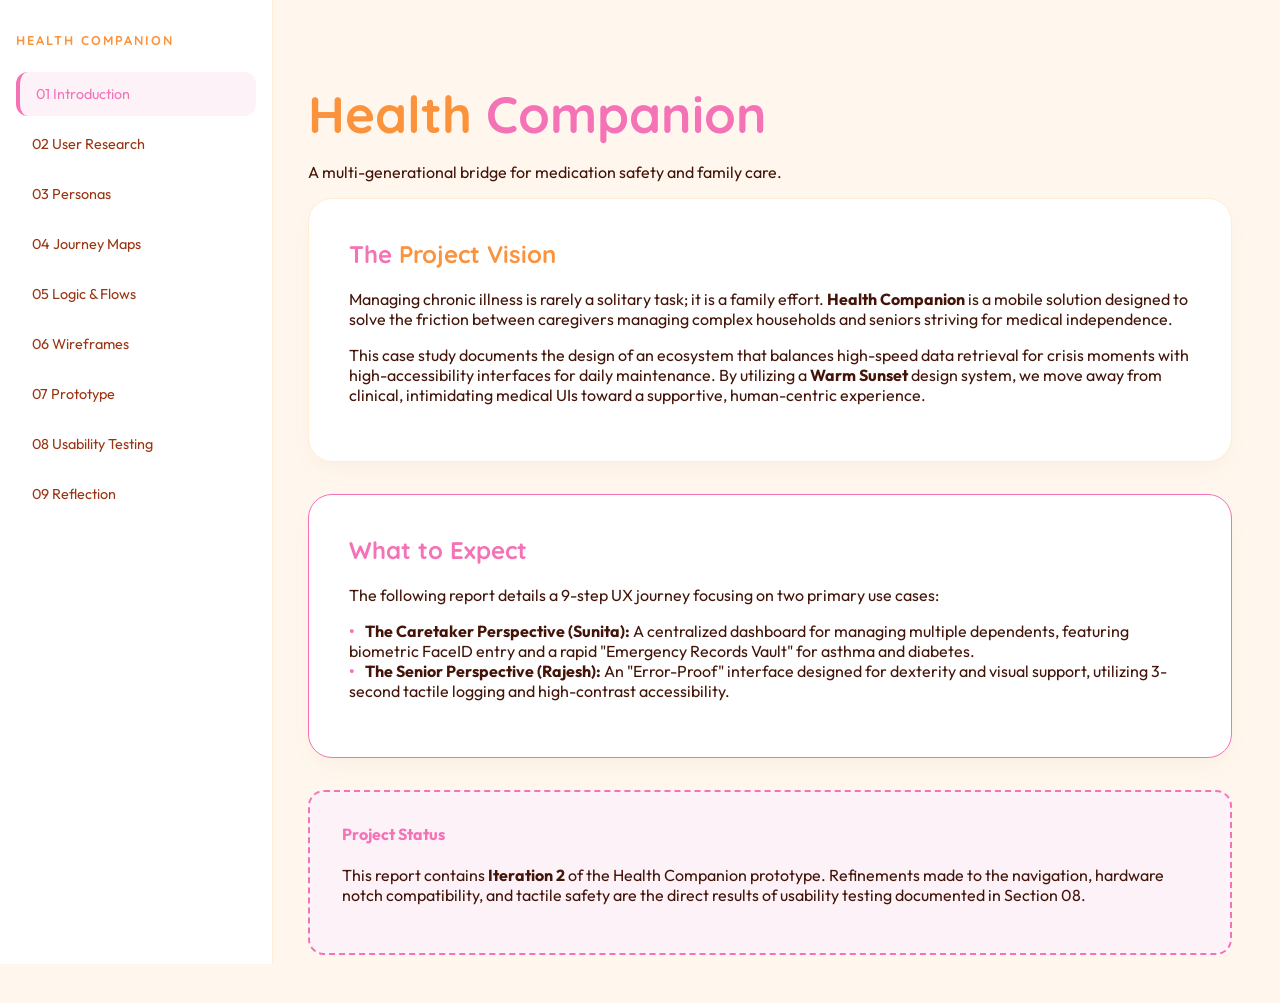
==== index.html @ 140f581b "final done" ====
<!DOCTYPE html>
<html lang="en">
<head>
    <meta charset="UTF-8">
    <title>Introduction - Health Companion</title>
    <link rel="stylesheet" href="style.css">
</head>
<body>
    <nav>
        <h2>Health Companion</h2>
        <a href="index.html" class="active">01 Introduction</a>
        <a href="research.html">02 User Research</a>
        <a href="personas.html">03 Personas</a>
        <a href="journey.html">04 Journey Maps</a>
        <a href="flow.html">05 Logic & Flows</a>
        <a href="design.html">06 Wireframes</a>
        <a href="prototype.html">07 Prototype</a>
        <a href="testing.html">08 Usability Testing</a>
        <a href="reflection.html">09 Reflection</a>
    </nav>

    <main>
        <header>
            <h1>Health <span style="color:var(--accent-pink)">Companion</span></h1>
            <p class="subtitle">A multi-generational bridge for medication safety and family care.</p>
        </header>

        <section class="card">
            <h2>The <span style="color:var(--accent-orange)">Project Vision</span></h2>
            <p>Managing chronic illness is rarely a solitary task; it is a family effort. <strong>Health Companion</strong> is a mobile solution designed to solve the friction between caregivers managing complex households and seniors striving for medical independence.</p>
            
            <p>This case study documents the design of an ecosystem that balances high-speed data retrieval for crisis moments with high-accessibility interfaces for daily maintenance. By utilizing a <strong>Warm Sunset</strong> design system, we move away from clinical, intimidating medical UIs toward a supportive, human-centric experience.</p>
        </section>

        <section class="card journey-container" style="border-color: var(--accent-pink);">
            <h2>What to <span style="color:var(--accent-pink)">Expect</span></h2>
            <div class="info-block">
                <p>The following report details a 9-step UX journey focusing on two primary use cases:</p>
                <ul>
                    <li><strong>The Caretaker Perspective (Sunita):</strong> A centralized dashboard for managing multiple dependents, featuring biometric FaceID entry and a rapid "Emergency Records Vault" for asthma and diabetes.</li>
                    <li><strong>The Senior Perspective (Rajesh):</strong> An "Error-Proof" interface designed for dexterity and visual support, utilizing 3-second tactile logging and high-contrast accessibility.</li>
                </ul>
            </div>
        </section>

        

        <div class="needs-box" style="background: var(--pastel-pink); border-color: var(--accent-pink);">
            <h4 style="color: var(--accent-pink);">Project Status</h4>
            <p>This report contains <strong>Iteration 2</strong> of the Health Companion prototype. Refinements made to the navigation, hardware notch compatibility, and tactile safety are the direct results of usability testing documented in Section 08.</p>
        </div>
    </main>
</body>
</html>
---- style.css ----
@import url('https://fonts.googleapis.com/css2?family=Quicksand:wght@400;600;700&family=Outfit:wght@300;400;600&display=swap');

:root {
    /* Warm Sunset Pastel Palette */
    --bg-dark: #fff7ed;          /* Very Light Peach/Shell */
    --card-bg: #ffffff;          /* Pure White */
    --accent-orange: #fb923c;    /* Warm Pastel Orange */
    --accent-pink: #f472b6;      /* Soft Rose Pink */
    --text-main: #431407;        /* Deep Cocoa for Readability */
    --text-dim: #9a3412;         /* Muted Terracotta */
    
    /* Persona Specific Pastels */
    --pastel-pink: #fdf2f8;      /* Soft Pink Background */
    --pastel-orange: #fff7ed;    /* Soft Orange Background */
    --border-soft: #ffedd5;      /* Light Apricot Border */
}

body {
    background-color: var(--bg-dark);
    color: var(--text-main);
    font-family: 'Outfit', sans-serif;
    margin: 0;
    display: flex;
}

/* Fixed Navigation Sidebar */
nav {
    width: 240px;
    height: 100vh;
    background: #ffffff;
    position: fixed;
    border-right: 1px solid var(--border-soft);
    padding: 2rem 1rem;
}

nav h2 { 
    font-family: 'Quicksand', sans-serif;
    font-size: 0.8rem; 
    text-transform: uppercase; 
    color: var(--accent-orange); 
    letter-spacing: 2px;
    margin-bottom: 1.5rem;
}

nav a {
    display: block;
    padding: 0.8rem 1rem;
    color: var(--text-dim);
    text-decoration: none;
    border-radius: 12px;
    margin-bottom: 0.4rem;
    transition: 0.3s;
    font-size: 0.9rem;
}

nav a:hover, nav a.active {
    background: var(--pastel-pink);
    color: var(--accent-pink);
    border-left: 4px solid var(--accent-pink);
}

/* Content Area */
main {
    margin-left: 260px;
    padding: 3rem;
    max-width: 1000px;
    width: 100%;
}

.card {
    background: var(--card-bg);
    border: 1px solid var(--border-soft);
    border-radius: 24px;
    padding: 2.5rem;
    margin-bottom: 2rem;
    box-shadow: 0 10px 25px -5px rgba(154, 52, 18, 0.05);
}

h1 { 
    font-family: 'Quicksand', sans-serif;
    font-weight: 700;
    font-size: 3.2rem; 
    margin-bottom: 0.5rem; 
    color: var(--accent-orange);
}

h2 { 
    font-family: 'Quicksand', sans-serif;
    color: var(--accent-pink); 
    margin-top: 0; 
}

/* Table container styling */
.table-container {
    overflow-x: auto;
    margin-top: 1rem;
    border-radius: 16px;
    background: #fffcf9;
    border: 1px solid var(--border-soft);
}

th {
    background: #ffedd5;
    color: var(--accent-orange);
}

td { border-bottom: 1px solid var(--border-soft); }

/* Persona Layout - Fixed Structure */
.persona-layout {
    display: grid;
    grid-template-columns: 280px 1fr;
    gap: 3rem;
    padding: 0;
    overflow: hidden;
    align-items: start;
}

.persona-sidebar {
    background: var(--pastel-orange);
    padding: 2rem;
    height: 100%;
    border-right: 1px solid var(--border-soft);
}

.persona-img {
    width: 100%;
    height: 250px;
    object-fit: cover;
    border-radius: 20px;
    margin-bottom: 2rem;
    border: 4px solid #fff;
    box-shadow: 0 8px 15px rgba(154, 52, 18, 0.1);
}

.persona-stat span {
    color: var(--accent-orange);
    font-weight: 700;
}

.bar {
    background: #ffedd5;
}

.fill {
    background: var(--accent-orange);
}

/* Content Area */
.persona-content { padding: 2rem 2rem 2rem 0; }

.quote-box {
    border-left: 6px solid var(--accent-pink);
    background: #fff1f2;
    padding: 1.5rem;
    border-radius: 0 16px 16px 0;
    font-family: 'Quicksand', sans-serif;
    color: var(--text-main);
}

.quote-box.secondary { 
    border-color: var(--accent-orange); 
    background: #fff7ed;
}

.info-block h4 {
    color: var(--accent-orange);
    font-family: 'Quicksand', sans-serif;
    border-bottom: 2px solid var(--border-soft);
    padding-bottom: 0.5rem;
}

.info-block ul {
    list-style-type: none;
    padding-left: 0;
}

.info-block li::before {
    content: "•";
    color: var(--accent-pink);
    font-weight: bold;
    display: inline-block; 
    width: 1em;
    margin-left: 0;
}

.needs-box {
    background: var(--pastel-pink);
    border: 2px dashed var(--accent-pink);
    color: var(--text-main);
    padding: 2rem;
    border-radius: 16px;
}

.needs-box h4 { 
    color: var(--accent-pink); 
    margin-top: 0;
}

/* Journey Specifics */
.journey-grid {
    display: grid;
    grid-template-columns: repeat(5, 1fr);
    gap: 1rem;
    margin-top: 3rem;
    position: relative;
}

/* The connecting line */
.journey-grid::before {
    content: "";
    position: absolute;
    top: 25px;
    left: 0;
    right: 0;
    height: 2px;
    background: var(--border-soft);
    z-index: 1;
}

.journey-step {
    position: relative;
    z-index: 2;
    text-align: center;
}

.step-num {
    width: 50px;
    height: 50px;
    background: var(--accent-orange);
    color: white;
    border-radius: 50%;
    display: flex;
    align-items: center;
    justify-content: center;
    margin: 0 auto 1rem;
    font-weight: 700;
    font-family: 'Quicksand', sans-serif;
    border: 4px solid var(--card-bg);
}

.step-label {
    text-transform: uppercase;
    font-size: 0.7rem;
    letter-spacing: 2px;
    color: var(--accent-pink);
    font-weight: 700;
    margin-bottom: 0.5rem;
}

.journey-step p {
    font-size: 0.85rem;
    color: var(--text-dim);
    line-height: 1.4;
    padding: 0 10px;
}

/* Emotion Meters */
.emotion-meter {
    margin-top: 1rem;
    display: inline-block;
    padding: 4px 12px;
    border-radius: 20px;
    font-size: 0.75rem;
    font-weight: 600;
}

.emotion-meter.stressed { background: #fee2e2; color: #ef4444; }
.emotion-meter.neutral { background: #fef3c7; color: #d97706; }
.emotion-meter.happy { background: #dcfce7; color: #16a34a; }
.emotion-meter.relaxed { background: #f0f9ff; color: #0ea5e9; }

/* Journey Header Section */
.journey-header {
    display: flex;
    justify-content: space-between;
    align-items: center;
    border-bottom: 2px solid var(--border-soft);
    padding-bottom: 2rem;
    margin-bottom: 2rem;
}

.header-profile {
    display: flex;
    align-items: center;
    gap: 1.5rem;
}

.profile-thumb {
    width: 80px;
    height: 80px;
    border-radius: 50%;
    object-fit: cover;
    border: 3px solid var(--accent-orange);
}

.goal-box {
    background: var(--pastel-pink);
    border: 1px solid var(--accent-pink);
    padding: 1rem 1.5rem;
    border-radius: 12px;
    text-align: center;
}

/* Matrix Table Styling */
.matrix-wrapper {
    display: flex;
    flex-direction: column;
    gap: 0;
    overflow-x: auto;
}

.matrix-row {
    display: grid;
    grid-template-columns: 120px repeat(5, 1fr);
    border-bottom: 1px solid var(--border-soft);
}

.matrix-row.row-labels {
    background: transparent;
    border-bottom: 2px solid var(--accent-orange);
}

.label {
    padding: 1.5rem 1rem;
    font-size: 0.7rem;
    font-weight: 700;
    text-transform: uppercase;
    color: var(--accent-pink);
    letter-spacing: 1px;
    background: #fffcf9;
    border-right: 1px solid var(--border-soft);
}

.cell {
    padding: 1.5rem;
    font-size: 0.85rem;
    line-height: 1.4;
    color: var(--text-dim);
    border-right: 1px solid var(--border-soft);
}

.stage-box {
    padding: 1rem;
    font-family: 'Quicksand', sans-serif;
    font-weight: 700;
    color: var(--text-main);
    text-align: center;
}

.stage-box.trigger { color: var(--accent-orange); }

/* Emotional Emotes */
.emote {
    padding: 4px 12px;
    border-radius: 20px;
    font-size: 0.75rem;
    font-weight: 600;
    text-transform: uppercase;
}
.emote.panic { background: #fee2e2; color: #ef4444; }
.emote.anxious { background: #ffedd5; color: #f97316; }
.emote.relief { background: #dcfce7; color: #16a34a; }
.emote.focus { background: #e0f2fe; color: #0ea5e9; }
.emote.calm { background: #f0fdf4; color: #15803d; }
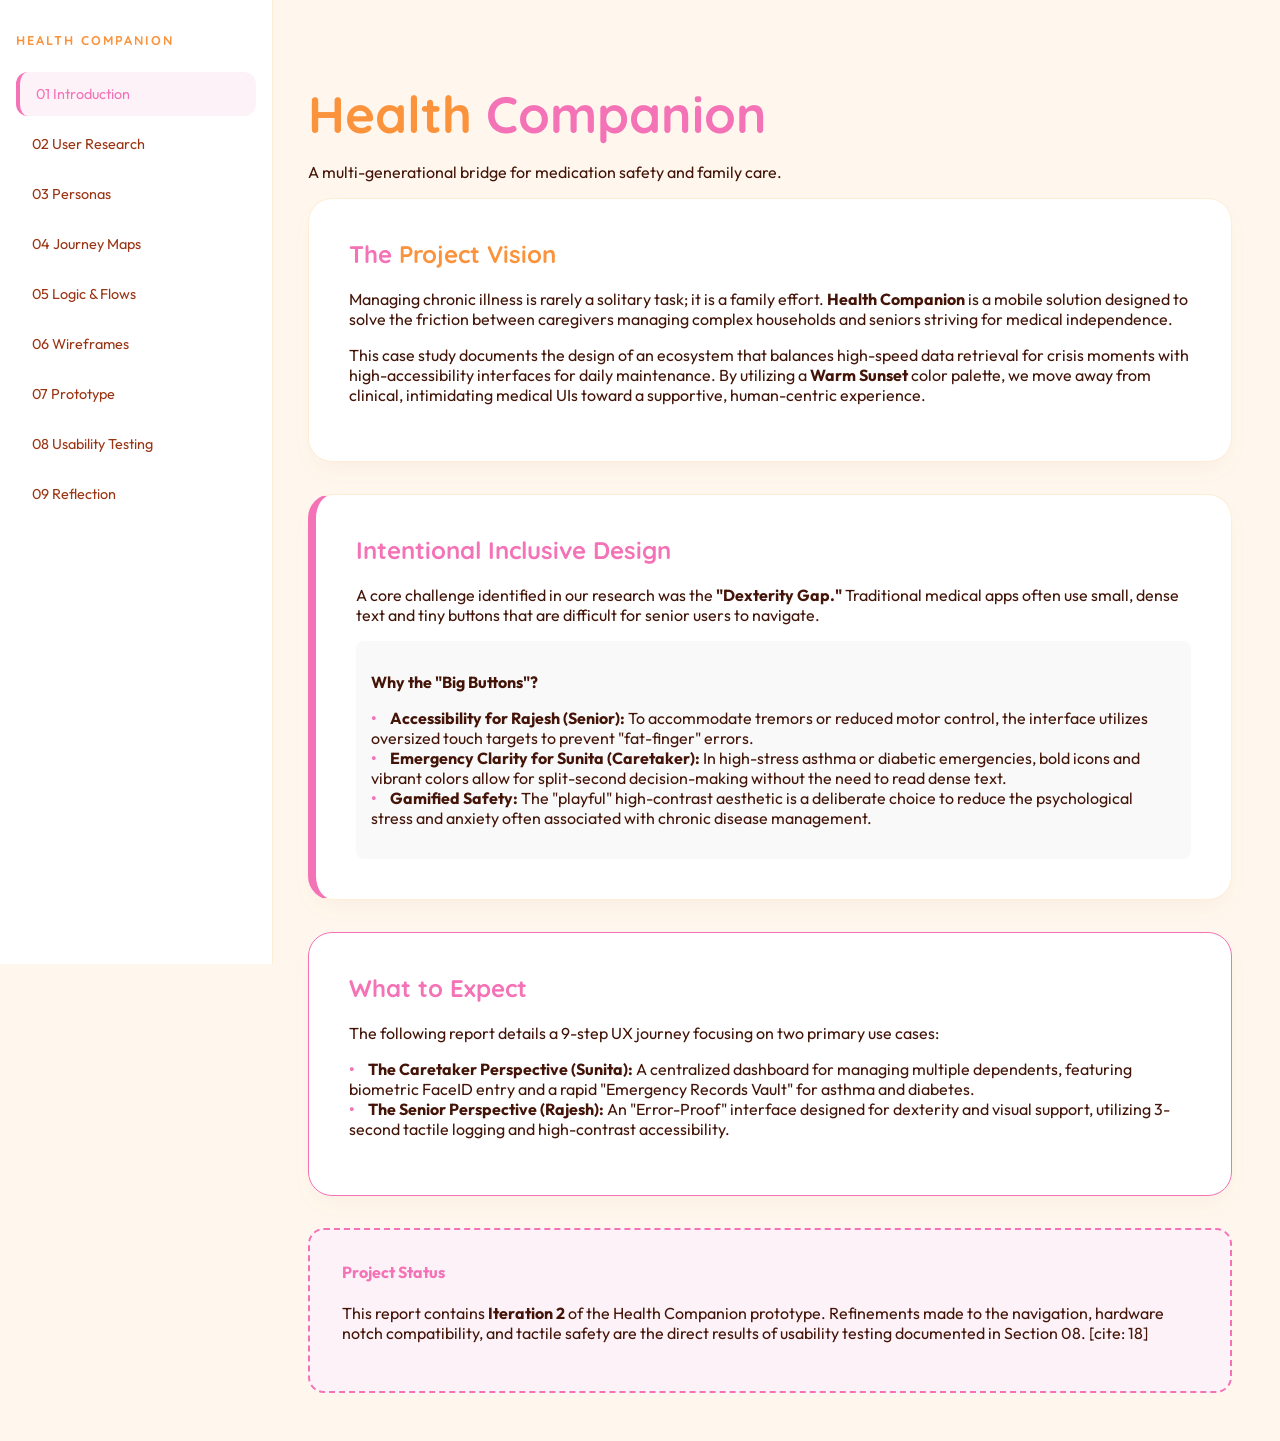
==== commit 2cb25e9d: "gamify" ====
--- a/index.html
+++ b/index.html
@@ -1,54 +1,129 @@
-<!DOCTYPE html>
+<!doctype html>
 <html lang="en">
-<head>
-    <meta charset="UTF-8">
+  <head>
+    <meta charset="UTF-8" />
     <title>Introduction - Health Companion</title>
-    <link rel="stylesheet" href="style.css">
-</head>
-<body>
+    <link rel="stylesheet" href="style.css" />
+  </head>
+  <body>
     <nav>
-        <h2>Health Companion</h2>
-        <a href="index.html" class="active">01 Introduction</a>
-        <a href="research.html">02 User Research</a>
-        <a href="personas.html">03 Personas</a>
-        <a href="journey.html">04 Journey Maps</a>
-        <a href="flow.html">05 Logic & Flows</a>
-        <a href="design.html">06 Wireframes</a>
-        <a href="prototype.html">07 Prototype</a>
-        <a href="testing.html">08 Usability Testing</a>
-        <a href="reflection.html">09 Reflection</a>
+      <h2>Health Companion</h2>
+      <a href="index.html" class="active">01 Introduction</a>
+      <a href="research.html">02 User Research</a>
+      <a href="personas.html">03 Personas</a>
+      <a href="journey.html">04 Journey Maps</a>
+      <a href="flow.html">05 Logic & Flows</a>
+      <a href="design.html">06 Wireframes</a>
+      <a href="prototype.html">07 Prototype</a>
+      <a href="testing.html">08 Usability Testing</a>
+      <a href="reflection.html">09 Reflection</a>
     </nav>
 
     <main>
-        <header>
-            <h1>Health <span style="color:var(--accent-pink)">Companion</span></h1>
-            <p class="subtitle">A multi-generational bridge for medication safety and family care.</p>
-        </header>
+      <header>
+        <h1>Health <span style="color: var(--accent-pink)">Companion</span></h1>
+        <p class="subtitle">
+          A multi-generational bridge for medication safety and family care.
+        </p>
+      </header>
 
-        <section class="card">
-            <h2>The <span style="color:var(--accent-orange)">Project Vision</span></h2>
-            <p>Managing chronic illness is rarely a solitary task; it is a family effort. <strong>Health Companion</strong> is a mobile solution designed to solve the friction between caregivers managing complex households and seniors striving for medical independence.</p>
-            
-            <p>This case study documents the design of an ecosystem that balances high-speed data retrieval for crisis moments with high-accessibility interfaces for daily maintenance. By utilizing a <strong>Warm Sunset</strong> design system, we move away from clinical, intimidating medical UIs toward a supportive, human-centric experience.</p>
-        </section>
+      <section class="card">
+        <h2>
+          The <span style="color: var(--accent-orange)">Project Vision</span>
+        </h2>
+        <p>
+          Managing chronic illness is rarely a solitary task; it is a family
+          effort. <strong>Health Companion</strong> is a mobile solution
+          designed to solve the friction between caregivers managing complex
+          households and seniors striving for medical independence.
+        </p>
 
-        <section class="card journey-container" style="border-color: var(--accent-pink);">
-            <h2>What to <span style="color:var(--accent-pink)">Expect</span></h2>
-            <div class="info-block">
-                <p>The following report details a 9-step UX journey focusing on two primary use cases:</p>
-                <ul>
-                    <li><strong>The Caretaker Perspective (Sunita):</strong> A centralized dashboard for managing multiple dependents, featuring biometric FaceID entry and a rapid "Emergency Records Vault" for asthma and diabetes.</li>
-                    <li><strong>The Senior Perspective (Rajesh):</strong> An "Error-Proof" interface designed for dexterity and visual support, utilizing 3-second tactile logging and high-contrast accessibility.</li>
-                </ul>
-            </div>
-        </section>
+        <p>
+          This case study documents the design of an ecosystem that balances
+          high-speed data retrieval for crisis moments with high-accessibility
+          interfaces for daily maintenance. By utilizing a
+          <strong>Warm Sunset</strong> color palette, we move away from
+          clinical, intimidating medical UIs toward a supportive, human-centric
+          experience.
+        </p>
+      </section>
 
-        
+      <section class="card" style="border-left: 8px solid var(--accent-pink)">
+        <h2>
+          Intentional
+          <span style="color: var(--accent-pink)">Inclusive Design</span>
+        </h2>
+        <p>
+          A core challenge identified in our research was the
+          <strong>"Dexterity Gap."</strong> Traditional medical apps often use
+          small, dense text and tiny buttons that are difficult for senior users
+          to navigate.
+        </p>
+        <div
+          class="info-block"
+          style="background: #f9f9f9; padding: 15px; border-radius: 8px"
+        >
+          <p><strong>Why the "Big Buttons"?</strong></p>
+          <ul>
+            <li>
+              <strong>Accessibility for Rajesh (Senior):</strong> To accommodate
+              tremors or reduced motor control, the interface utilizes oversized
+              touch targets to prevent "fat-finger" errors.
+            </li>
+            <li>
+              <strong>Emergency Clarity for Sunita (Caretaker):</strong> In
+              high-stress asthma or diabetic emergencies, bold icons and vibrant
+              colors allow for split-second decision-making without the need to
+              read dense text.
+            </li>
+            <li>
+              <strong>Gamified Safety:</strong> The "playful" high-contrast
+              aesthetic is a deliberate choice to reduce the psychological
+              stress and anxiety often associated with chronic disease
+              management.
+            </li>
+          </ul>
+        </div>
+      </section>
 
-        <div class="needs-box" style="background: var(--pastel-pink); border-color: var(--accent-pink);">
-            <h4 style="color: var(--accent-pink);">Project Status</h4>
-            <p>This report contains <strong>Iteration 2</strong> of the Health Companion prototype. Refinements made to the navigation, hardware notch compatibility, and tactile safety are the direct results of usability testing documented in Section 08.</p>
+      <section
+        class="card journey-container"
+        style="border-color: var(--accent-pink)"
+      >
+        <h2>What to <span style="color: var(--accent-pink)">Expect</span></h2>
+        <div class="info-block">
+          <p>
+            The following report details a 9-step UX journey focusing on two
+            primary use cases:
+          </p>
+          <ul>
+            <li>
+              <strong>The Caretaker Perspective (Sunita):</strong> A centralized
+              dashboard for managing multiple dependents, featuring biometric
+              FaceID entry and a rapid "Emergency Records Vault" for asthma and
+              diabetes.
+            </li>
+            <li>
+              <strong>The Senior Perspective (Rajesh):</strong> An "Error-Proof"
+              interface designed for dexterity and visual support, utilizing
+              3-second tactile logging and high-contrast accessibility.
+            </li>
+          </ul>
         </div>
+      </section>
+
+      <div
+        class="needs-box"
+        style="background: var(--pastel-pink); border-color: var(--accent-pink)"
+      >
+        <h4 style="color: var(--accent-pink)">Project Status</h4>
+        <p>
+          This report contains <strong>Iteration 2</strong> of the Health
+          Companion prototype. Refinements made to the navigation, hardware
+          notch compatibility, and tactile safety are the direct results of
+          usability testing documented in Section 08. [cite: 18]
+        </p>
+      </div>
     </main>
-</body>
-</html>+  </body>
+</html>
